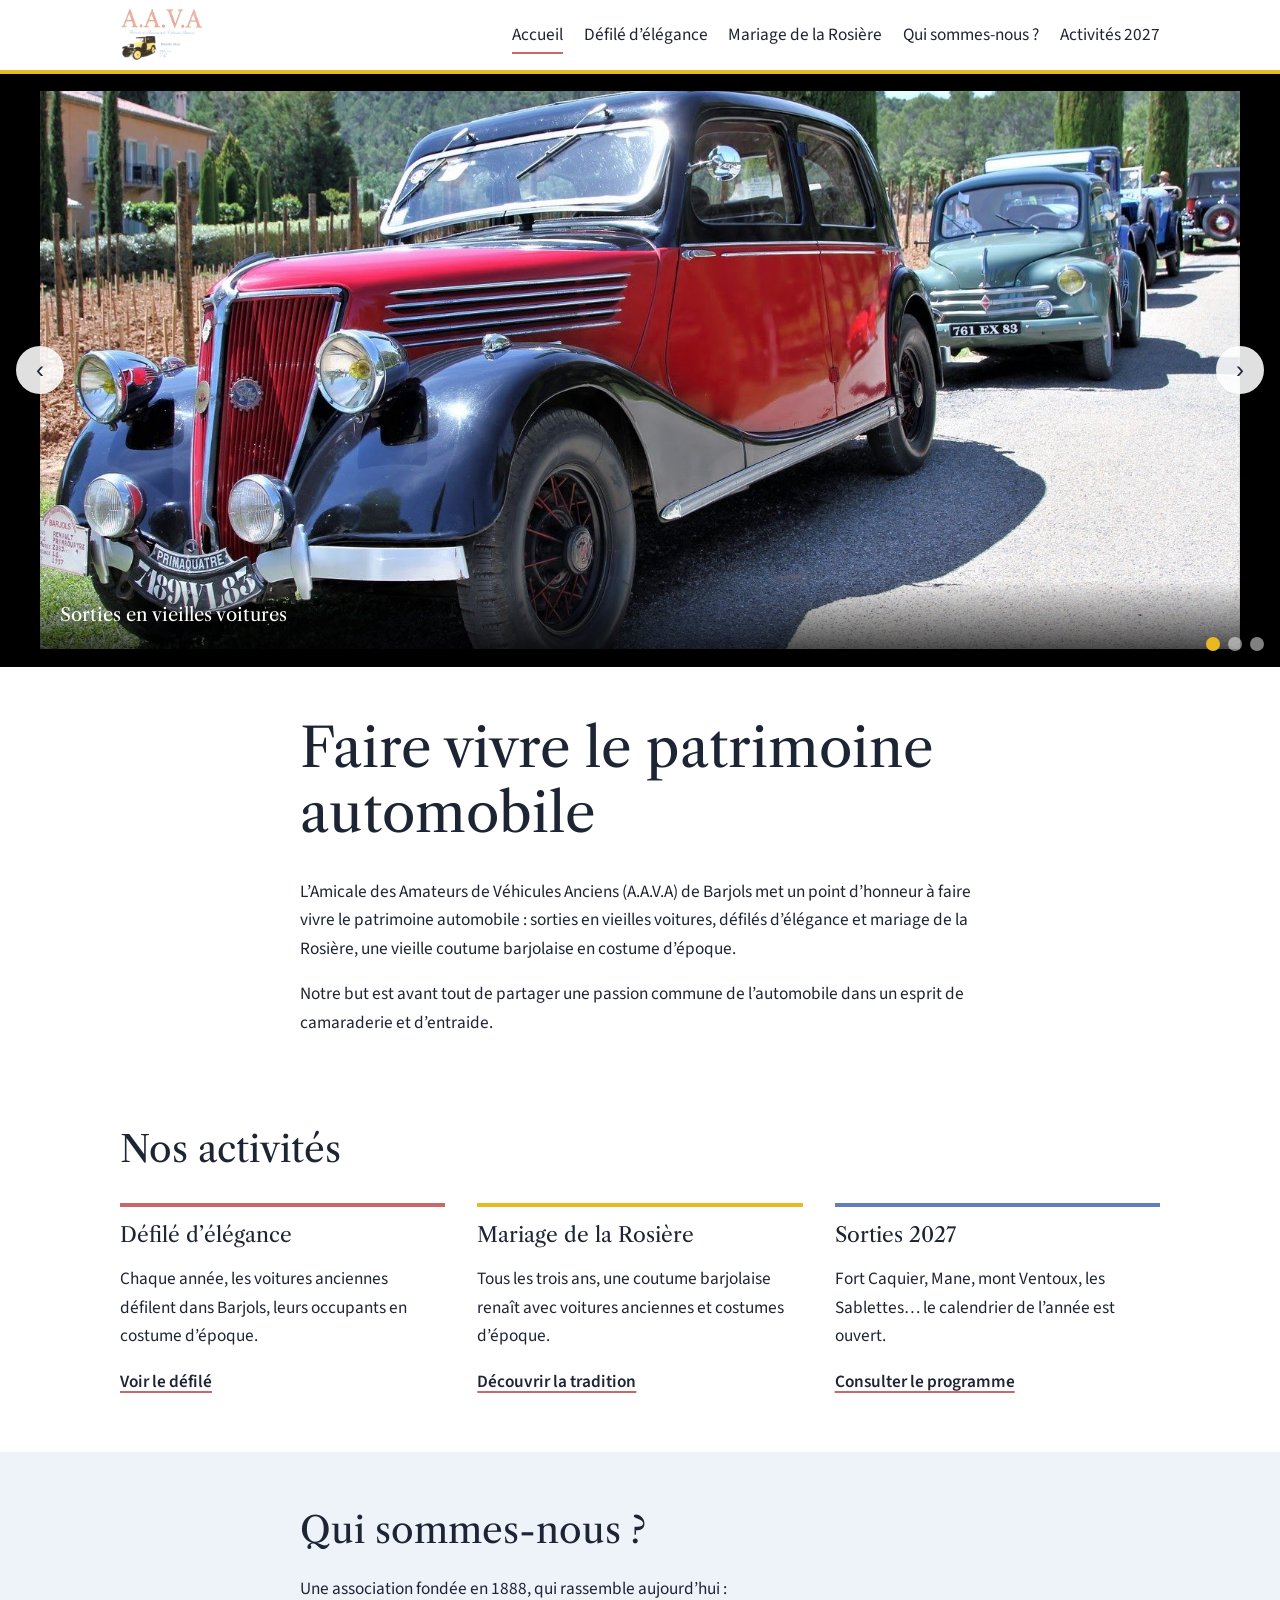
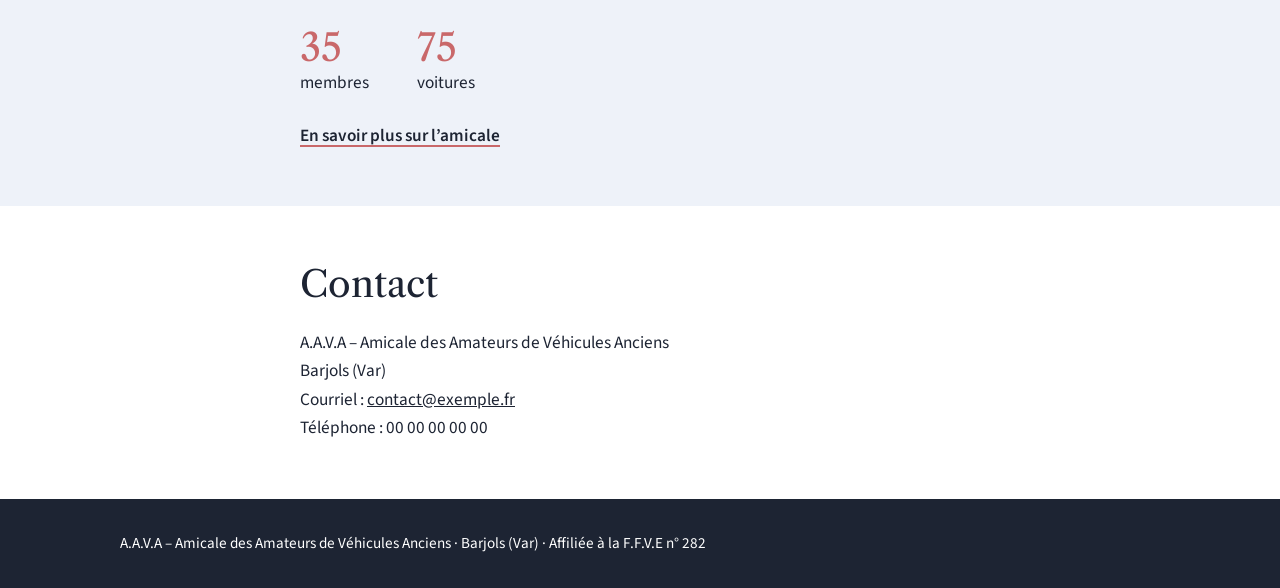
==== index.html @ d606e3b8 "All site" ====
<!DOCTYPE html>
<html lang="fr"><head><meta charset="utf-8"><meta name="viewport" content="width=device-width,initial-scale=1">
<title>A.A.V.A Barjols – Amicale des Amateurs de Véhicules Anciens</title><meta name="description" content="Amicale de véhicules anciens à Barjols (Var) : sorties, défilé d’élégance et mariage de la Rosière.">
<link rel="preconnect" href="https://fonts.googleapis.com"><link rel="preconnect" href="https://fonts.gstatic.com" crossorigin>
<link href="https://fonts.googleapis.com/css2?family=Libre+Caslon+Text:ital,wght@0,400;0,700;1,400&family=Source+Sans+3:wght@400;600&display=swap" rel="stylesheet">
<link rel="stylesheet" href="style.css"></head><body>
<header class="site"><div class="wrap"><a class="brand" href="index.html"><img src="images/logo.jpg" alt="A.A.V.A – Amicale des Amateurs de Véhicules Anciens, Barjols"></a>
<nav aria-label="Navigation principale"><ul><li><a href="index.html" aria-current="page">Accueil</a></li><li><a href="defile-elegance.html">Défilé d’élégance</a></li><li><a href="mariage-rosiere.html">Mariage de la Rosière</a></li><li><a href="qui-sommes-nous.html">Qui sommes-nous ?</a></li><li><a href="activites-2027.html">Activités 2027</a></li></ul></nav></div></header>
<main><section class="carousel" aria-roledescription="carrousel" aria-label="Photos de l’amicale"><figure class="slide"><img src="images/primaquatre.jpg" alt="Renault Primaquatre devant les vignes"><figcaption>Sorties en vieilles voitures</figcaption></figure><figure class="slide"><img src="images/renault-bleue.jpg" alt="Renault bleue décapotable" loading="lazy"><figcaption>Le patrimoine automobile en balade</figcaption></figure><figure class="slide"><img src="images/rosiere-groupe.jpg" alt="Les participants au mariage de la Rosière en costumes d’époque" loading="lazy"><figcaption>Le mariage de la Rosière</figcaption></figure>
<button class="prev" aria-label="Photo précédente">‹</button><button class="next" aria-label="Photo suivante">›</button><div class="dots"></div></section>
<section class="intro"><div class="wrap narrow"><h1>Faire vivre le patrimoine automobile</h1>
<p>L’Amicale des Amateurs de Véhicules Anciens (A.A.V.A) de Barjols met un point d’honneur à faire vivre le patrimoine automobile : sorties en vieilles voitures, défilés d’élégance et mariage de la Rosière, une vieille coutume barjolaise en costume d’époque.</p>
<p>Notre but est avant tout de partager une passion commune de l’automobile dans un esprit de camaraderie et d’entraide.</p></div></section>
<section class="block"><div class="wrap"><h2>Nos activités</h2><div class="cards">
<article class="card"><h3>Défilé d’élégance</h3><p>Chaque année, les voitures anciennes défilent dans Barjols, leurs occupants en costume d’époque.</p><a class="link" href="defile-elegance.html">Voir le défilé</a></article>
<article class="card"><h3>Mariage de la Rosière</h3><p>Tous les trois ans, une coutume barjolaise renaît avec voitures anciennes et costumes d’époque.</p><a class="link" href="mariage-rosiere.html">Découvrir la tradition</a></article>
<article class="card"><h3>Sorties 2027</h3><p>Fort Caquier, Mane, mont Ventoux, les Sablettes… le calendrier de l’année est ouvert.</p><a class="link" href="activites-2027.html">Consulter le programme</a></article></div></div></section>
<section class="block alt"><div class="wrap narrow"><h2>Qui sommes-nous ?</h2>
<p>Une association fondée en 1888, qui rassemble aujourd’hui :</p>
<ul class="stats"><li><strong>35</strong>membres</li><li><strong>75</strong>voitures</li></ul>
<a class="link" href="qui-sommes-nous.html">En savoir plus sur l’amicale</a></div></section>
<section class="block contact" id="contact"><div class="wrap narrow"><h2>Contact</h2>
<address>A.A.V.A – Amicale des Amateurs de Véhicules Anciens<br>Barjols (Var)<br>
<!-- À COMPLÉTER : adresse postale, téléphone, e-mail -->
Courriel : <a href="mailto:contact@exemple.fr">contact@exemple.fr</a><br>Téléphone : 00 00 00 00 00</address></div></section></main>
<footer><div class="wrap">A.A.V.A – Amicale des Amateurs de Véhicules Anciens · Barjols (Var) · Affiliée à la F.F.V.E n° 282</div></footer>
<script src="script.js"></script></body></html>
---- style.css ----
:root{--ink:#1d2433;--paper:#fff;--mist:#eef2f9;--yellow:#e8b923;--rose:#c9686a;--blue:#5f7fc2;--line:#d5dcea;
--serif:"Libre Caslon Text",Georgia,"Times New Roman",serif;--sans:"Source Sans 3",system-ui,-apple-system,"Segoe UI",sans-serif}
@media (prefers-color-scheme:dark){:root{--ink:#eef1f8;--paper:#161b27;--mist:#1e2535;--line:#323c54;--blue:#8fa8d9}}
*{box-sizing:border-box}html{scroll-behavior:smooth}
body{margin:0;font:1.08rem/1.65 var(--sans);color:var(--ink);background:var(--paper)}
img{max-width:100%;display:block}a{color:inherit}
:focus-visible{outline:3px solid var(--yellow);outline-offset:3px}
h1,h2,h3{font-family:var(--serif);font-weight:400;line-height:1.2;margin:0 0 .6em}
h1{font-size:clamp(2rem,5vw,3.4rem)}h2{font-size:clamp(1.6rem,3.5vw,2.3rem)}h3{font-size:1.3rem}
.wrap{max-width:1080px;margin:0 auto;padding:0 1.25rem}
.narrow{max-width:720px}
header.site{background:var(--paper);border-bottom:4px solid var(--yellow);position:sticky;top:0;z-index:20}
header.site .wrap{display:flex;align-items:center;justify-content:space-between;gap:1rem;flex-wrap:wrap;padding-top:.5rem;padding-bottom:.5rem}
.brand img{height:54px;width:auto;border-radius:4px}
nav ul{list-style:none;display:flex;flex-wrap:wrap;gap:.2rem 1.3rem;margin:0;padding:0}
nav a{text-decoration:none;padding:.3rem 0;border-bottom:2px solid transparent}
nav a:hover,nav a[aria-current]{border-color:var(--rose)}
.carousel{position:relative;background:#000;overflow:hidden}
.slide{display:none;position:relative}.slide.on{display:block}
.slide img{width:100%;height:clamp(300px,62vh,640px);object-fit:cover}
.slide figcaption{position:absolute;left:0;right:0;bottom:0;padding:1.2rem 1.25rem;color:#fff;background:linear-gradient(transparent,rgba(0,0,0,.7));font-family:var(--serif);font-size:1.15rem}
.carousel button{position:absolute;top:50%;transform:translateY(-50%);width:48px;height:48px;border:0;border-radius:50%;background:rgba(255,255,255,.88);color:#1d2433;font-size:1.5rem;cursor:pointer}
.prev{left:1rem}.next{right:1rem}
.dots{position:absolute;right:1rem;bottom:1rem;display:flex;gap:.5rem}
.dots button{position:static;transform:none;width:14px;height:14px;padding:0;background:rgba(255,255,255,.5)}
.dots button[aria-current="true"]{background:var(--yellow)}
section.block{padding:3.5rem 0}section.alt{background:var(--mist)}
.intro{padding:3rem 0 1rem}
.cards{display:grid;grid-template-columns:repeat(auto-fit,minmax(250px,1fr));gap:2rem;margin-top:2rem}
.card{border-top:4px solid var(--rose);padding-top:1rem}
.card:nth-child(2){border-color:var(--yellow)}.card:nth-child(3){border-color:var(--blue)}
.link{font-weight:600;text-decoration:underline;text-decoration-color:var(--rose);text-underline-offset:4px;text-decoration-thickness:2px}
.stats{display:flex;flex-wrap:wrap;gap:1rem 3rem;margin:1.5rem 0;padding:0;list-style:none}
.stats strong{display:block;font:400 2.4rem/1.1 var(--serif);color:var(--rose)}
.pagehead{padding:3rem 0 1rem;border-bottom:1px solid var(--line)}
.gallery{display:grid;grid-template-columns:repeat(auto-fill,minmax(300px,1fr));gap:1.2rem;padding:2rem 0 4rem}
.gallery figure{margin:0}.gallery img{width:100%;aspect-ratio:4/3;object-fit:cover;border-radius:4px}
.gallery figure.wide{grid-column:1/-1}.gallery figure.wide img{aspect-ratio:auto;max-height:none}
.gallery figcaption{font-size:.95rem;padding:.4rem 0;color:var(--blue)}
.agenda{list-style:none;margin:2rem 0 4rem;padding:0}
.agenda li{display:grid;grid-template-columns:150px 1fr;gap:1.5rem;padding:1.2rem 0;border-bottom:1px solid var(--line)}
.agenda time{font:400 1.25rem/1.3 var(--serif);color:var(--rose)}
.agenda h3{margin:0 0 .2rem;font-size:1.2rem}.agenda p{margin:0}
.team{columns:2;padding-left:1.2rem}
.contact address{font-style:normal}
footer{background:var(--ink);color:var(--paper);padding:2rem 0;font-size:.95rem}
@media (prefers-color-scheme:dark){footer{background:#0d111a;color:#eef1f8}}
@media(max-width:600px){.agenda li{grid-template-columns:1fr;gap:.3rem}.team{columns:1}}
@media(prefers-reduced-motion:reduce){html{scroll-behavior:auto}}
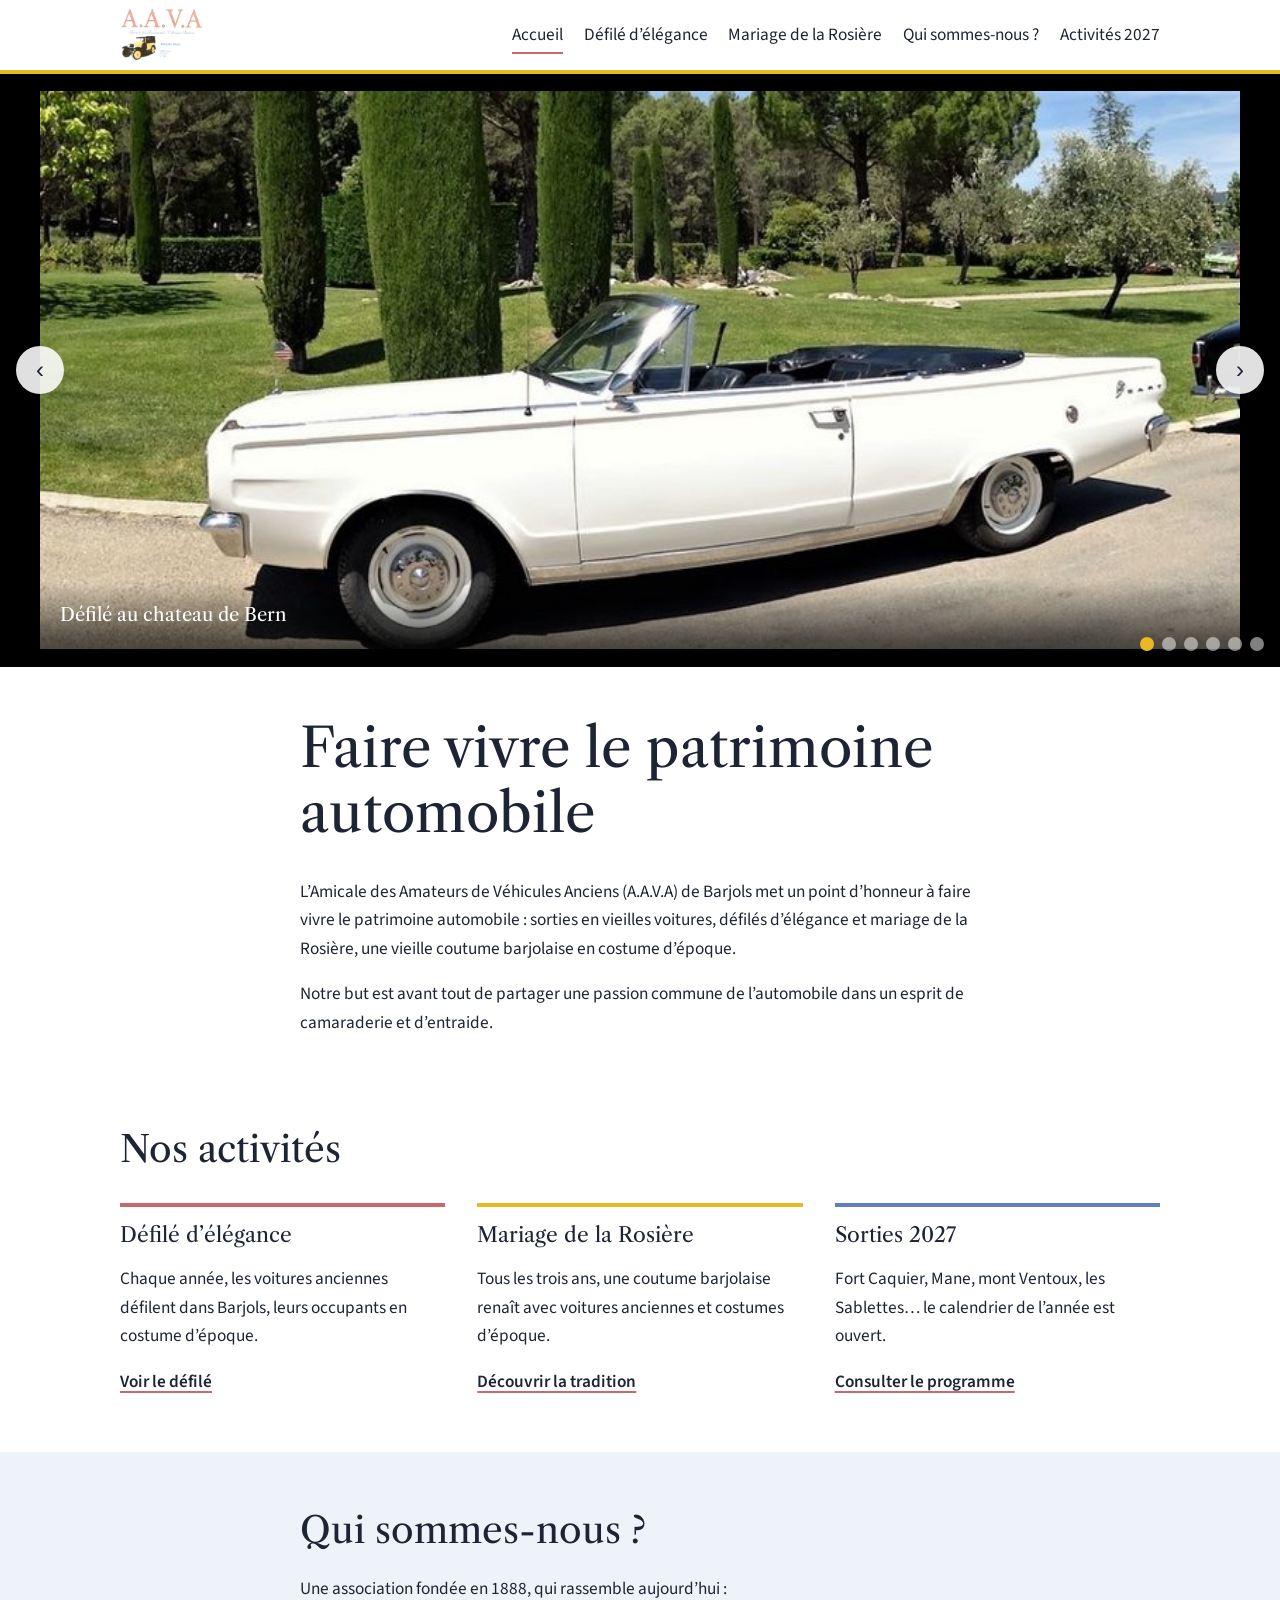
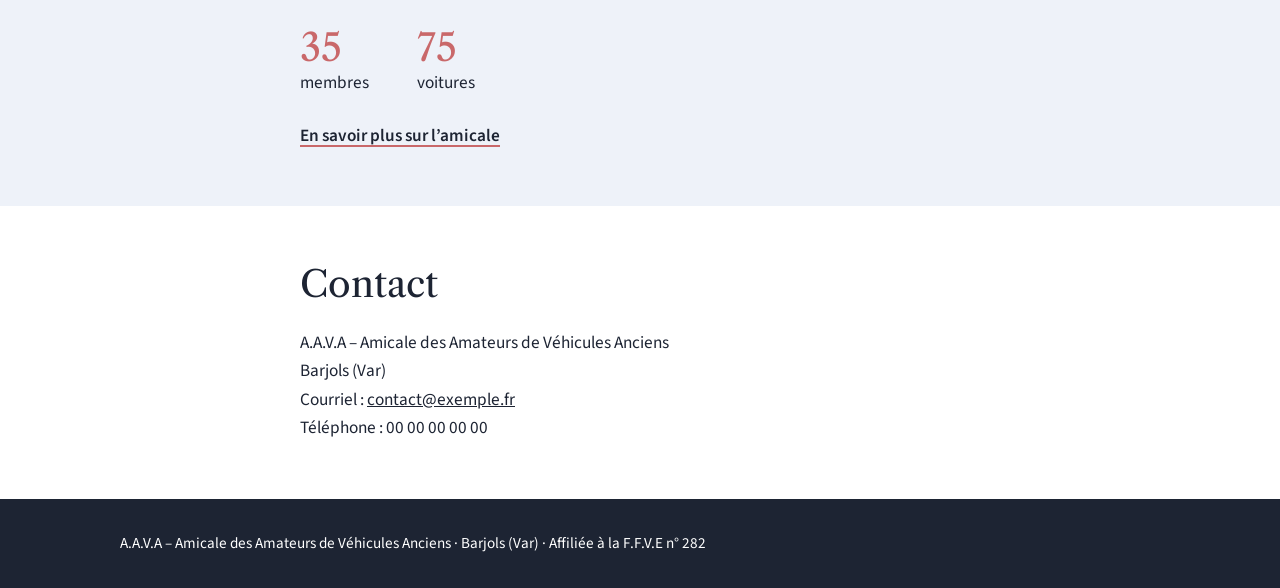
==== commit b85eb6ef: "Added pictures to the carousel and changed one picture in the page "défilé d'élégance"" ====
--- a/index.html
+++ b/index.html
@@ -1,27 +1,118 @@
 <!DOCTYPE html>
-<html lang="fr"><head><meta charset="utf-8"><meta name="viewport" content="width=device-width,initial-scale=1">
-<title>A.A.V.A Barjols – Amicale des Amateurs de Véhicules Anciens</title><meta name="description" content="Amicale de véhicules anciens à Barjols (Var) : sorties, défilé d’élégance et mariage de la Rosière.">
-<link rel="preconnect" href="https://fonts.googleapis.com"><link rel="preconnect" href="https://fonts.gstatic.com" crossorigin>
-<link href="https://fonts.googleapis.com/css2?family=Libre+Caslon+Text:ital,wght@0,400;0,700;1,400&family=Source+Sans+3:wght@400;600&display=swap" rel="stylesheet">
-<link rel="stylesheet" href="style.css"></head><body>
-<header class="site"><div class="wrap"><a class="brand" href="index.html"><img src="images/logo.jpg" alt="A.A.V.A – Amicale des Amateurs de Véhicules Anciens, Barjols"></a>
-<nav aria-label="Navigation principale"><ul><li><a href="index.html" aria-current="page">Accueil</a></li><li><a href="defile-elegance.html">Défilé d’élégance</a></li><li><a href="mariage-rosiere.html">Mariage de la Rosière</a></li><li><a href="qui-sommes-nous.html">Qui sommes-nous ?</a></li><li><a href="activites-2027.html">Activités 2027</a></li></ul></nav></div></header>
-<main><section class="carousel" aria-roledescription="carrousel" aria-label="Photos de l’amicale"><figure class="slide"><img src="images/primaquatre.jpg" alt="Renault Primaquatre devant les vignes"><figcaption>Sorties en vieilles voitures</figcaption></figure><figure class="slide"><img src="images/renault-bleue.jpg" alt="Renault bleue décapotable" loading="lazy"><figcaption>Le patrimoine automobile en balade</figcaption></figure><figure class="slide"><img src="images/rosiere-groupe.jpg" alt="Les participants au mariage de la Rosière en costumes d’époque" loading="lazy"><figcaption>Le mariage de la Rosière</figcaption></figure>
-<button class="prev" aria-label="Photo précédente">‹</button><button class="next" aria-label="Photo suivante">›</button><div class="dots"></div></section>
-<section class="intro"><div class="wrap narrow"><h1>Faire vivre le patrimoine automobile</h1>
-<p>L’Amicale des Amateurs de Véhicules Anciens (A.A.V.A) de Barjols met un point d’honneur à faire vivre le patrimoine automobile : sorties en vieilles voitures, défilés d’élégance et mariage de la Rosière, une vieille coutume barjolaise en costume d’époque.</p>
-<p>Notre but est avant tout de partager une passion commune de l’automobile dans un esprit de camaraderie et d’entraide.</p></div></section>
-<section class="block"><div class="wrap"><h2>Nos activités</h2><div class="cards">
-<article class="card"><h3>Défilé d’élégance</h3><p>Chaque année, les voitures anciennes défilent dans Barjols, leurs occupants en costume d’époque.</p><a class="link" href="defile-elegance.html">Voir le défilé</a></article>
-<article class="card"><h3>Mariage de la Rosière</h3><p>Tous les trois ans, une coutume barjolaise renaît avec voitures anciennes et costumes d’époque.</p><a class="link" href="mariage-rosiere.html">Découvrir la tradition</a></article>
-<article class="card"><h3>Sorties 2027</h3><p>Fort Caquier, Mane, mont Ventoux, les Sablettes… le calendrier de l’année est ouvert.</p><a class="link" href="activites-2027.html">Consulter le programme</a></article></div></div></section>
-<section class="block alt"><div class="wrap narrow"><h2>Qui sommes-nous ?</h2>
-<p>Une association fondée en 1888, qui rassemble aujourd’hui :</p>
-<ul class="stats"><li><strong>35</strong>membres</li><li><strong>75</strong>voitures</li></ul>
-<a class="link" href="qui-sommes-nous.html">En savoir plus sur l’amicale</a></div></section>
-<section class="block contact" id="contact"><div class="wrap narrow"><h2>Contact</h2>
-<address>A.A.V.A – Amicale des Amateurs de Véhicules Anciens<br>Barjols (Var)<br>
-<!-- À COMPLÉTER : adresse postale, téléphone, e-mail -->
-Courriel : <a href="mailto:contact@exemple.fr">contact@exemple.fr</a><br>Téléphone : 00 00 00 00 00</address></div></section></main>
-<footer><div class="wrap">A.A.V.A – Amicale des Amateurs de Véhicules Anciens · Barjols (Var) · Affiliée à la F.F.V.E n° 282</div></footer>
-<script src="script.js"></script></body></html>+<html lang="fr">
+
+<head>
+    <meta charset="utf-8">
+    <meta name="viewport" content="width=device-width,initial-scale=1">
+    <title>A.A.V.A Barjols – Amicale des Amateurs de Véhicules Anciens</title>
+    <meta name="description"
+        content="Amicale de véhicules anciens à Barjols (Var) : sorties, défilé d’élégance et mariage de la Rosière.">
+    <link rel="preconnect" href="https://fonts.googleapis.com">
+    <link rel="preconnect" href="https://fonts.gstatic.com" crossorigin>
+    <link
+        href="https://fonts.googleapis.com/css2?family=Libre+Caslon+Text:ital,wght@0,400;0,700;1,400&family=Source+Sans+3:wght@400;600&display=swap"
+        rel="stylesheet">
+    <link rel="stylesheet" href="style.css">
+</head>
+
+<body>
+    <header class="site">
+        <div class="wrap"><a class="brand" href="index.html"><img src="images/logo.jpg"
+                    alt="A.A.V.A – Amicale des Amateurs de Véhicules Anciens, Barjols"></a>
+            <nav aria-label="Navigation principale">
+                <ul>
+                    <li><a href="index.html" aria-current="page">Accueil</a></li>
+                    <li><a href="defile-elegance.html">Défilé d’élégance</a></li>
+                    <li><a href="mariage-rosiere.html">Mariage de la Rosière</a></li>
+                    <li><a href="qui-sommes-nous.html">Qui sommes-nous ?</a></li>
+                    <li><a href="activites-2027.html">Activités 2027</a></li>
+                </ul>
+            </nav>
+        </div>
+    </header>
+    <main>
+        <section class="carousel" aria-roledescription="carrousel" aria-label="Photos de l’amicale">
+            <figure class="slide"><img src="images/panorama-1.jpg" alt="Défilé d'élégance" loading="lazy">
+                <figcaption>Défilé au chateau de Bern</figcaption>
+            </figure>
+            <figure class="slide"><img src="images/primaquatre.jpg" alt="Renault Primaquatre devant les vignes">
+                <figcaption>Sorties en vieilles voitures</figcaption>
+            </figure>
+            <figure class="slide"><img src="images/renault-bleue.jpg" alt="Renault bleue décapotable" loading="lazy">
+                <figcaption>Le patrimoine automobile en balade</figcaption>
+            </figure>
+            <figure class="slide"><img src="images/panorama-2.jpg" alt="Défilé d'élégance" loading="lazy">
+                <figcaption>Défilé au chateau de Bern</figcaption>
+            </figure>
+            <figure class="slide"><img src="images/panorama-3.jpg" alt="Défilé d'élégance" loading="lazy">
+                <figcaption>Défilé au chateau de Bern</figcaption>
+            </figure>
+            <figure class="slide"><img src="images/rosiere-groupe.jpg"
+                    alt="Les participants au mariage de la Rosière en costumes d’époque" loading="lazy">
+                <figcaption>Le mariage de la Rosière</figcaption>
+            </figure>
+            <button class="prev" aria-label="Photo précédente">‹</button><button class="next"
+                aria-label="Photo suivante">›</button>
+            <div class="dots"></div>
+        </section>
+        <section class="intro">
+            <div class="wrap narrow">
+                <h1>Faire vivre le patrimoine automobile</h1>
+                <p>L’Amicale des Amateurs de Véhicules Anciens (A.A.V.A) de Barjols met un point d’honneur à faire vivre
+                    le patrimoine automobile : sorties en vieilles voitures, défilés d’élégance et mariage de la
+                    Rosière, une vieille coutume barjolaise en costume d’époque.</p>
+                <p>Notre but est avant tout de partager une passion commune de l’automobile dans un esprit de
+                    camaraderie et d’entraide.</p>
+            </div>
+        </section>
+        <section class="block">
+            <div class="wrap">
+                <h2>Nos activités</h2>
+                <div class="cards">
+                    <article class="card">
+                        <h3>Défilé d’élégance</h3>
+                        <p>Chaque année, les voitures anciennes défilent dans Barjols, leurs occupants en costume
+                            d’époque.</p><a class="link" href="defile-elegance.html">Voir le défilé</a>
+                    </article>
+                    <article class="card">
+                        <h3>Mariage de la Rosière</h3>
+                        <p>Tous les trois ans, une coutume barjolaise renaît avec voitures anciennes et costumes
+                            d’époque.</p><a class="link" href="mariage-rosiere.html">Découvrir la tradition</a>
+                    </article>
+                    <article class="card">
+                        <h3>Sorties 2027</h3>
+                        <p>Fort Caquier, Mane, mont Ventoux, les Sablettes… le calendrier de l’année est ouvert.</p><a
+                            class="link" href="activites-2027.html">Consulter le programme</a>
+                    </article>
+                </div>
+            </div>
+        </section>
+        <section class="block alt">
+            <div class="wrap narrow">
+                <h2>Qui sommes-nous ?</h2>
+                <p>Une association fondée en 1888, qui rassemble aujourd’hui :</p>
+                <ul class="stats">
+                    <li><strong>35</strong>membres</li>
+                    <li><strong>75</strong>voitures</li>
+                </ul>
+                <a class="link" href="qui-sommes-nous.html">En savoir plus sur l’amicale</a>
+            </div>
+        </section>
+        <section class="block contact" id="contact">
+            <div class="wrap narrow">
+                <h2>Contact</h2>
+                <address>A.A.V.A – Amicale des Amateurs de Véhicules Anciens<br>Barjols (Var)<br>
+                    <!-- À COMPLÉTER : adresse postale, téléphone, e-mail -->
+                    Courriel : <a href="mailto:contact@exemple.fr">contact@exemple.fr</a><br>Téléphone : 00 00 00 00 00
+                </address>
+            </div>
+        </section>
+    </main>
+    <footer>
+        <div class="wrap">A.A.V.A – Amicale des Amateurs de Véhicules Anciens · Barjols (Var) · Affiliée à la F.F.V.E n°
+            282</div>
+    </footer>
+    <script src="script.js"></script>
+</body>
+
+</html>
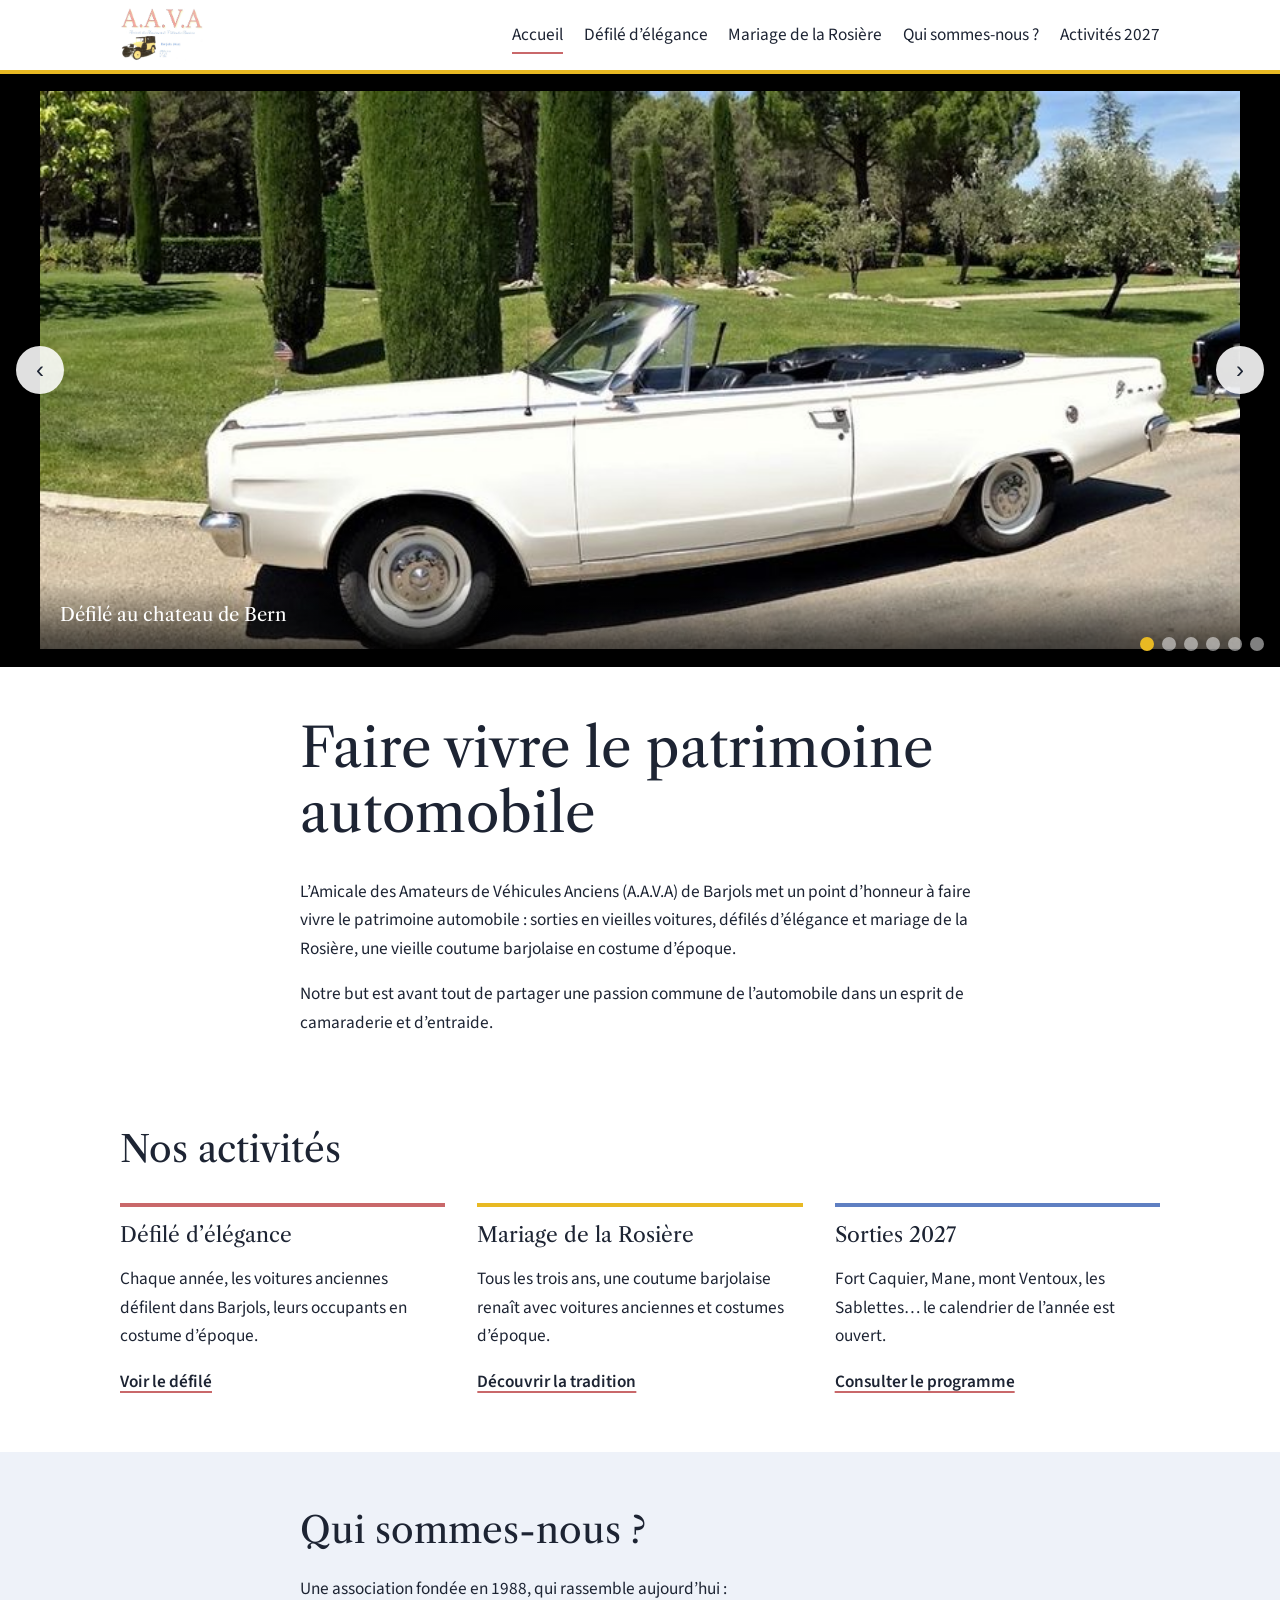
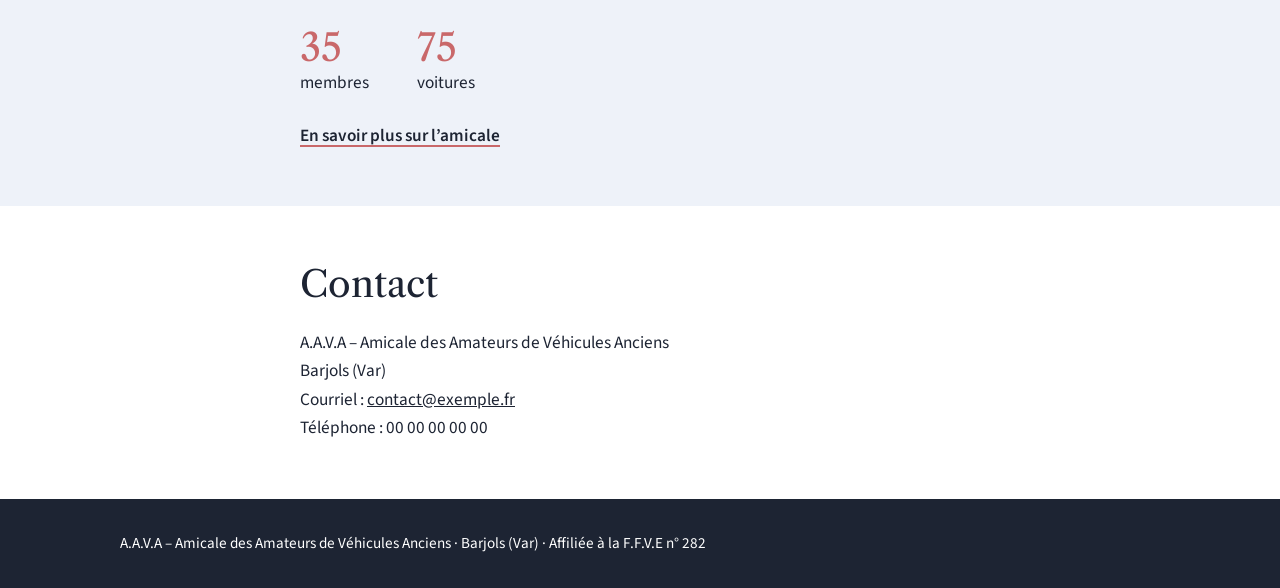
==== commit ec27c2e4: "Fixed date 1888" ====
--- a/index.html
+++ b/index.html
@@ -90,7 +90,7 @@
         <section class="block alt">
             <div class="wrap narrow">
                 <h2>Qui sommes-nous ?</h2>
-                <p>Une association fondée en 1888, qui rassemble aujourd’hui :</p>
+                <p>Une association fondée en 1988, qui rassemble aujourd’hui :</p>
                 <ul class="stats">
                     <li><strong>35</strong>membres</li>
                     <li><strong>75</strong>voitures</li>
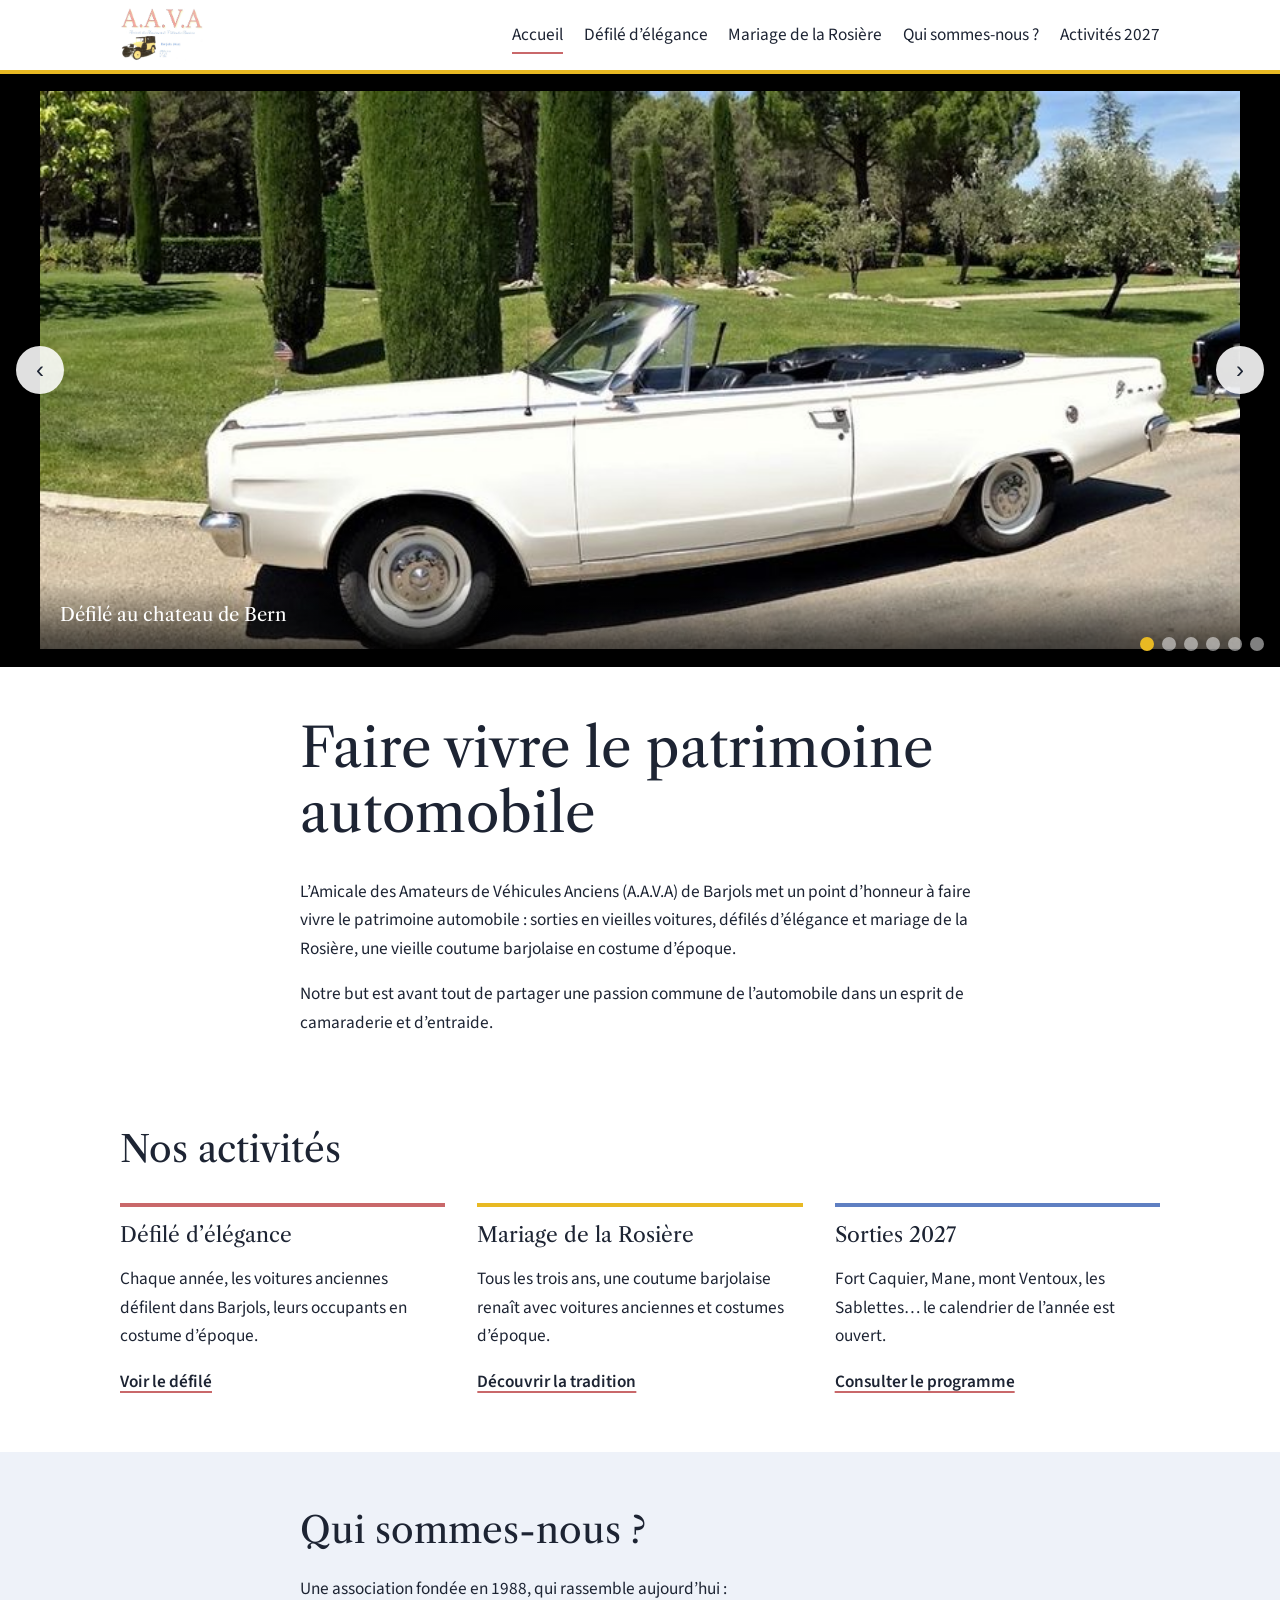
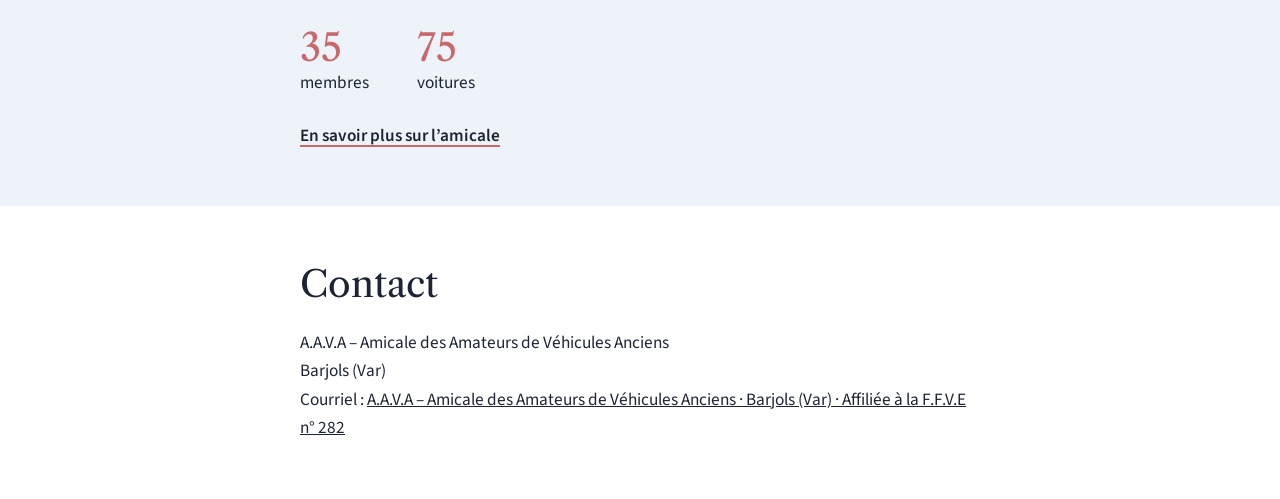
==== commit fff04384: "Added contact info" ====
--- a/index.html
+++ b/index.html
@@ -103,7 +103,7 @@
                 <h2>Contact</h2>
                 <address>A.A.V.A – Amicale des Amateurs de Véhicules Anciens<br>Barjols (Var)<br>
                     <!-- À COMPLÉTER : adresse postale, téléphone, e-mail -->
-                    Courriel : <a href="mailto:contact@exemple.fr">contact@exemple.fr</a><br>Téléphone : 00 00 00 00 00
+                    Courriel : <a href="mailto:aava.barjols@gmail.com>aava.barjols@gmail.com</a><br>Téléphone :  04 94 77 21 62 / 06 99 76 53 57
                 </address>
             </div>
         </section>
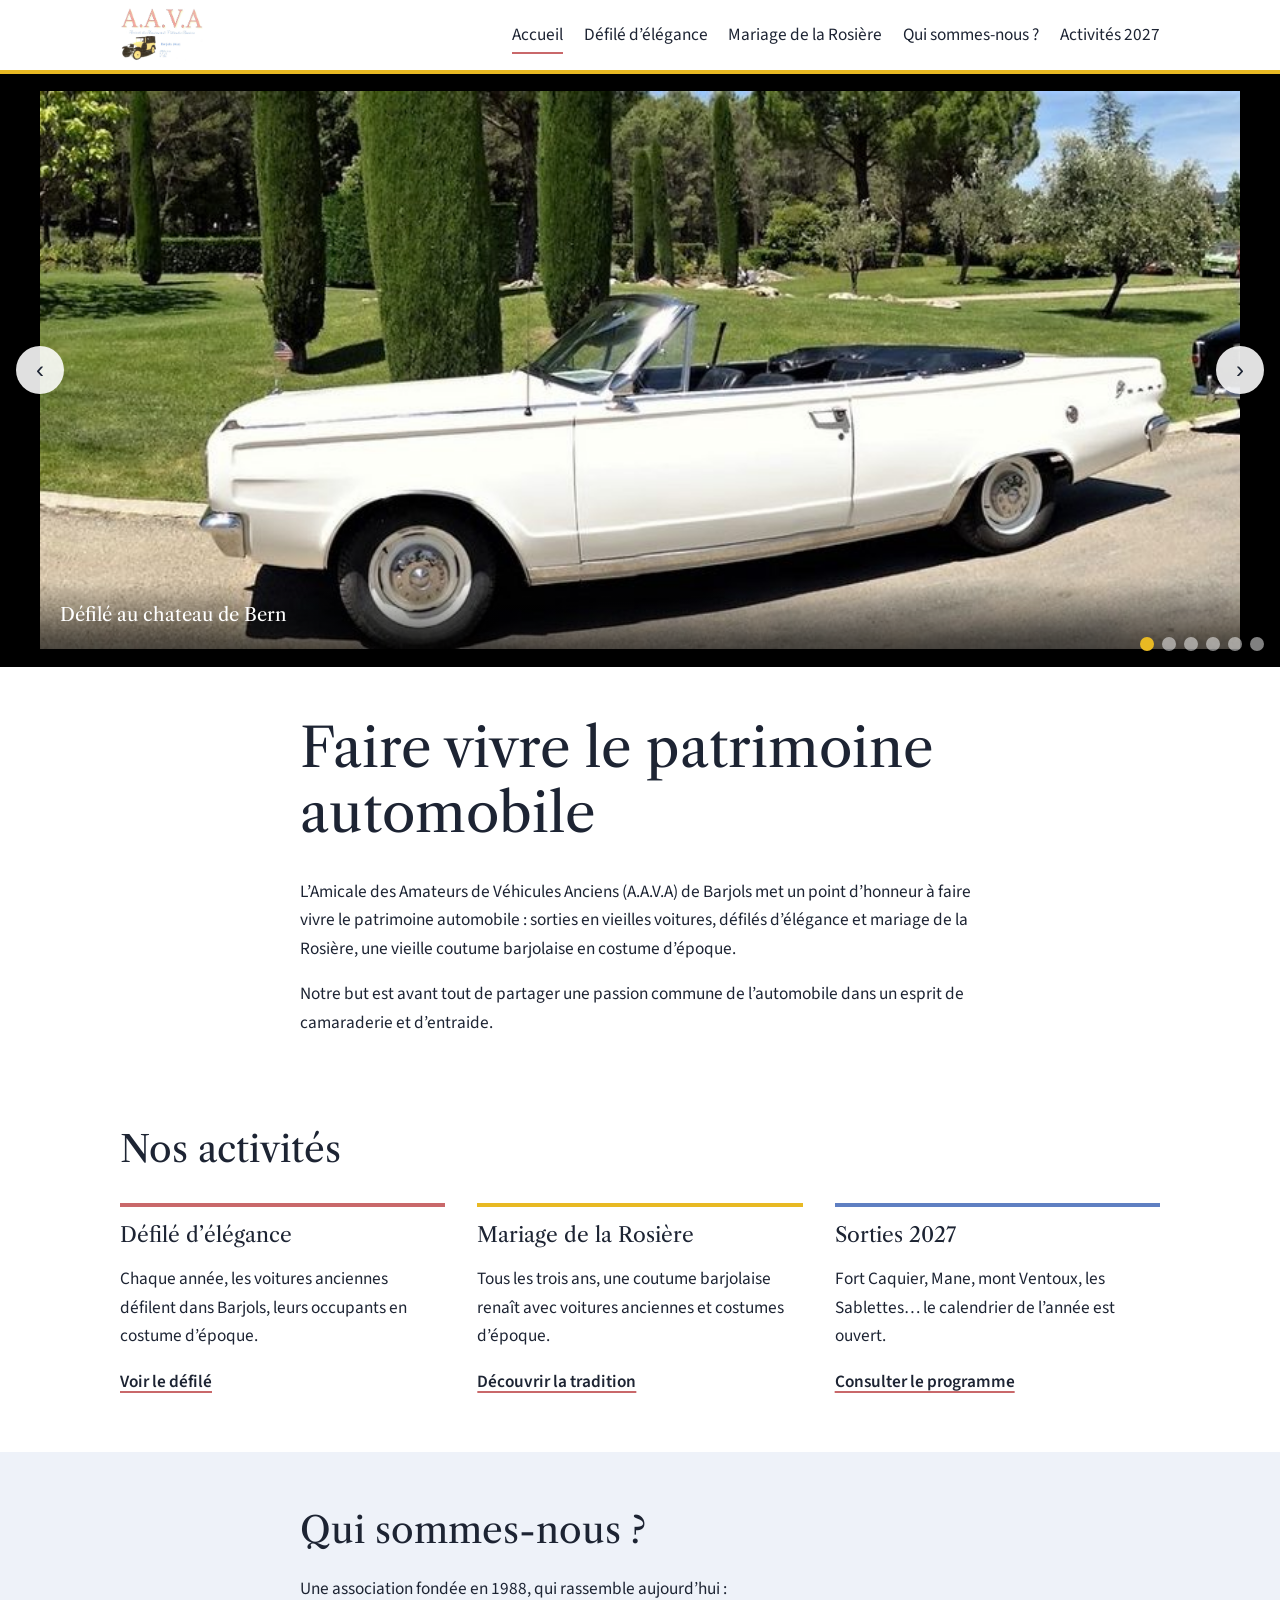
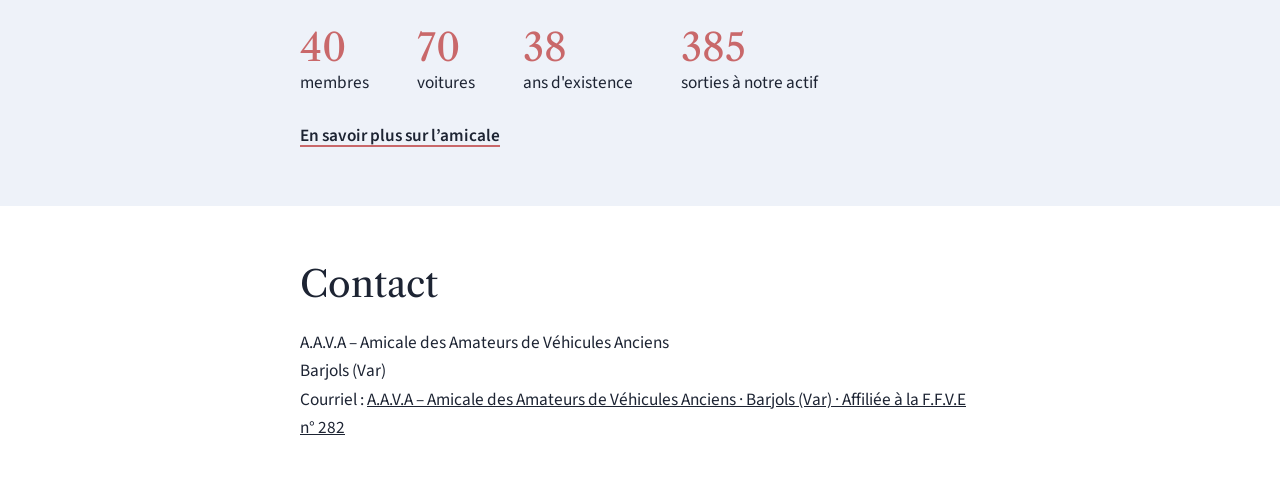
==== commit b3f6bfc6: "Added stats" ====
--- a/index.html
+++ b/index.html
@@ -92,8 +92,10 @@
                 <h2>Qui sommes-nous ?</h2>
                 <p>Une association fondée en 1988, qui rassemble aujourd’hui :</p>
                 <ul class="stats">
-                    <li><strong>35</strong>membres</li>
-                    <li><strong>75</strong>voitures</li>
+                    <li><strong>40</strong>membres</li>
+                    <li><strong>70</strong>voitures</li>
+                    <li><strong>38</strong>ans d'existence</li>
+                    <li><strong>385</strong>sorties à notre actif</li>
                 </ul>
                 <a class="link" href="qui-sommes-nous.html">En savoir plus sur l’amicale</a>
             </div>
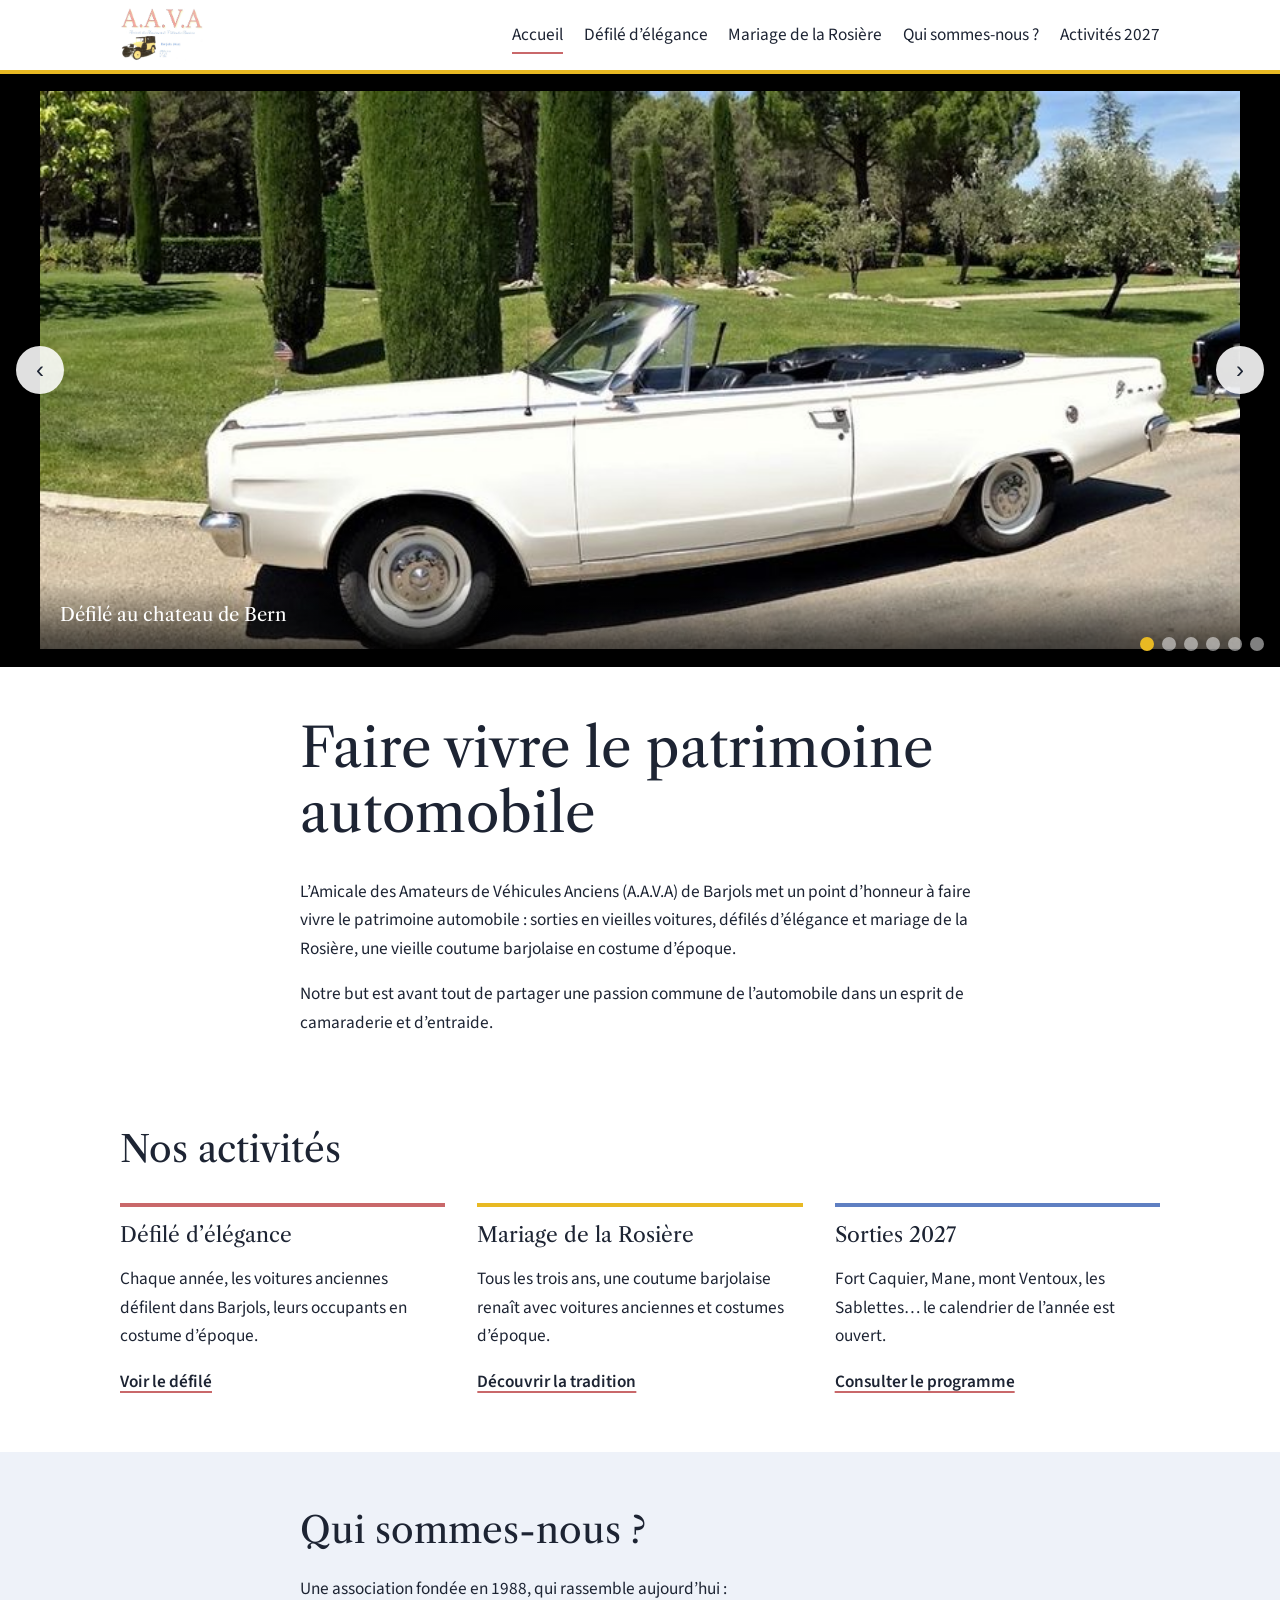
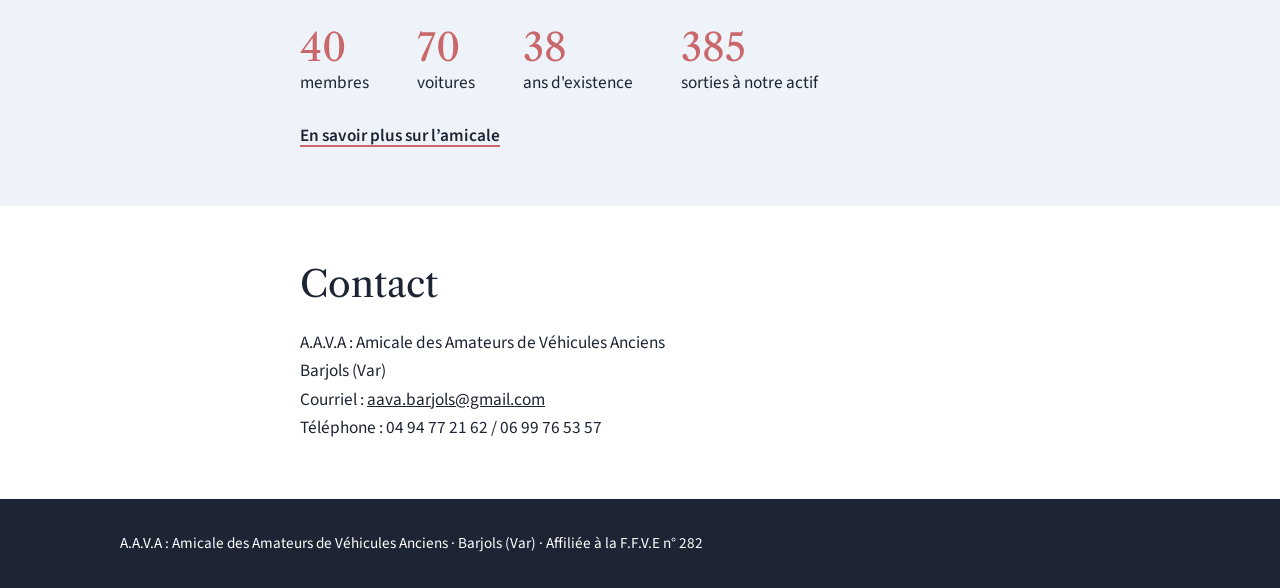
==== commit 3f933977: "Fixed bug in contact section" ====
--- a/index.html
+++ b/index.html
@@ -103,15 +103,15 @@
         <section class="block contact" id="contact">
             <div class="wrap narrow">
                 <h2>Contact</h2>
-                <address>A.A.V.A – Amicale des Amateurs de Véhicules Anciens<br>Barjols (Var)<br>
-                    <!-- À COMPLÉTER : adresse postale, téléphone, e-mail -->
-                    Courriel : <a href="mailto:aava.barjols@gmail.com>aava.barjols@gmail.com</a><br>Téléphone :  04 94 77 21 62 / 06 99 76 53 57
+                <address>A.A.V.A : Amicale des Amateurs de Véhicules Anciens<br>Barjols (Var)</br>
+                    
+                    Courriel : <a href="mailto:aava.barjols@gmail.com">aava.barjols@gmail.com</a><br>Téléphone :  04 94 77 21 62 / 06 99 76 53 57
                 </address>
             </div>
         </section>
     </main>
     <footer>
-        <div class="wrap">A.A.V.A – Amicale des Amateurs de Véhicules Anciens · Barjols (Var) · Affiliée à la F.F.V.E n°
+        <div class="wrap">A.A.V.A : Amicale des Amateurs de Véhicules Anciens · Barjols (Var) · Affiliée à la F.F.V.E n°
             282</div>
     </footer>
     <script src="script.js"></script>
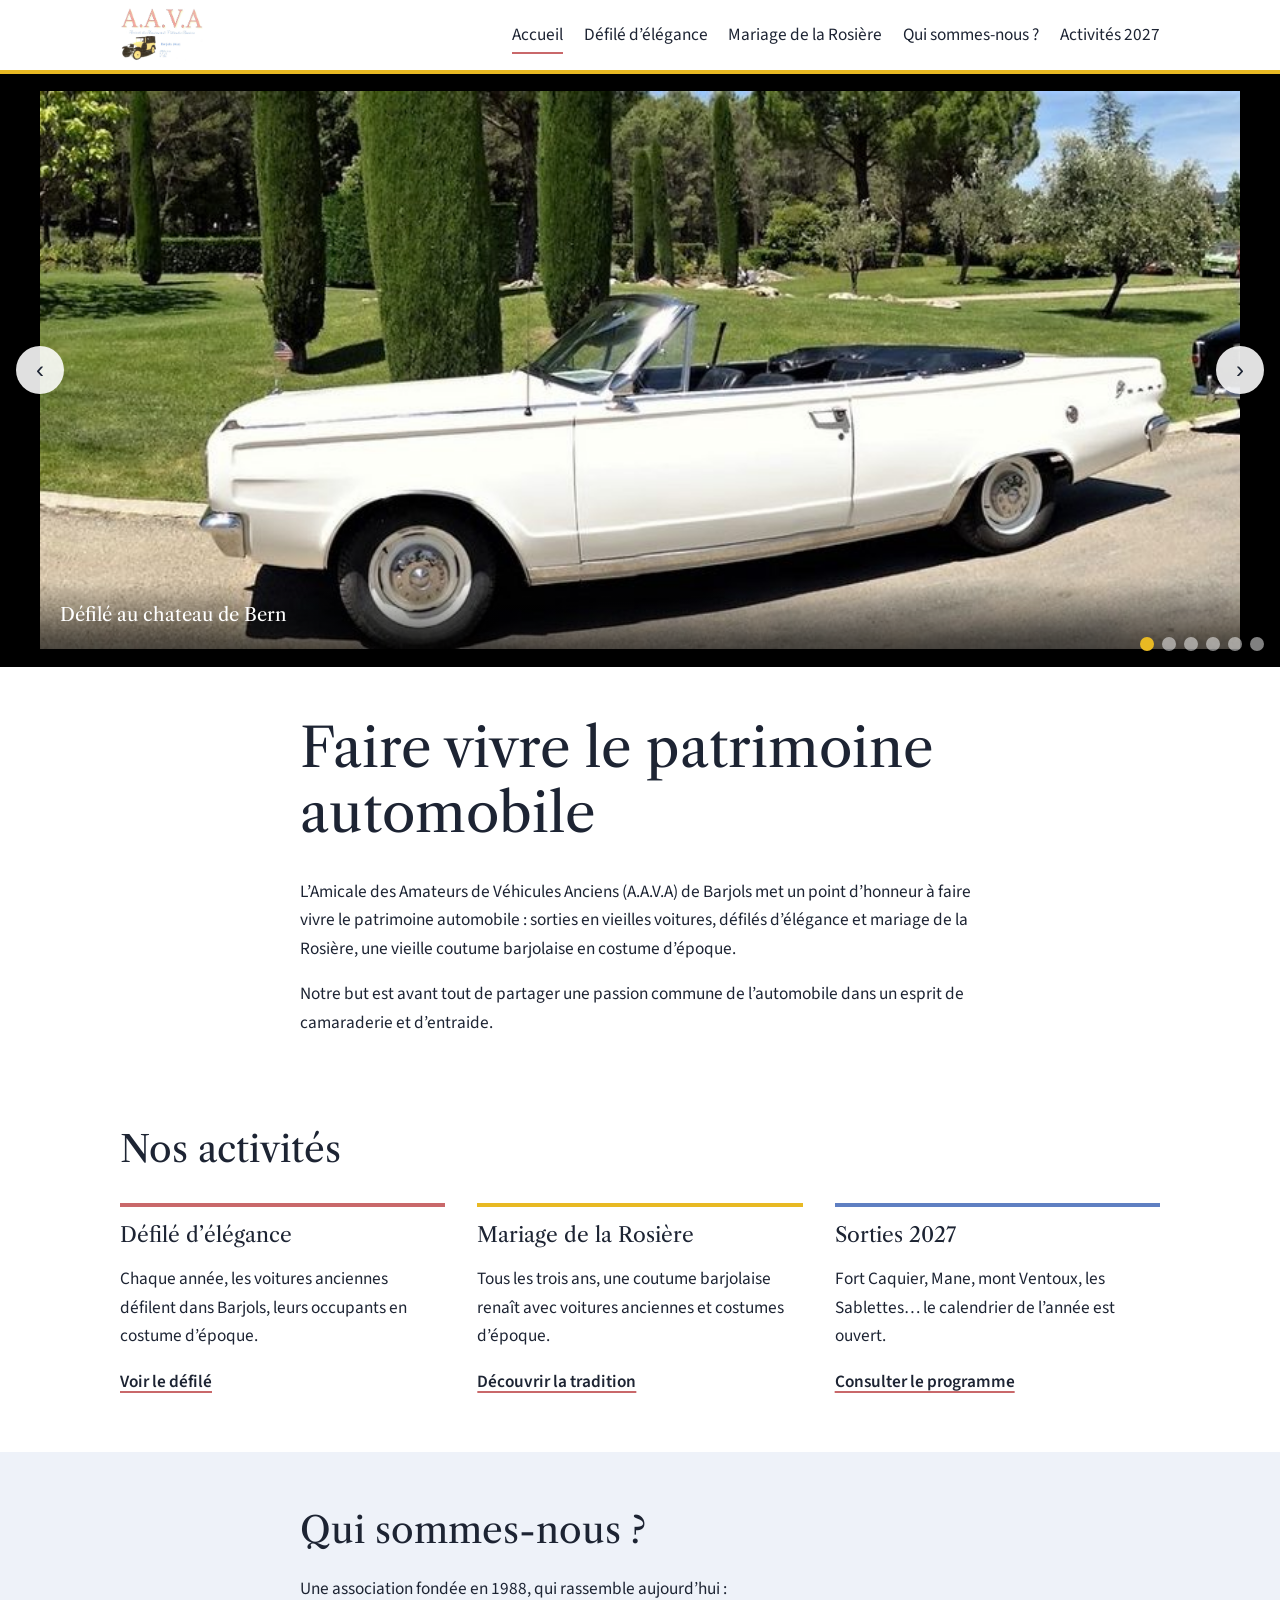
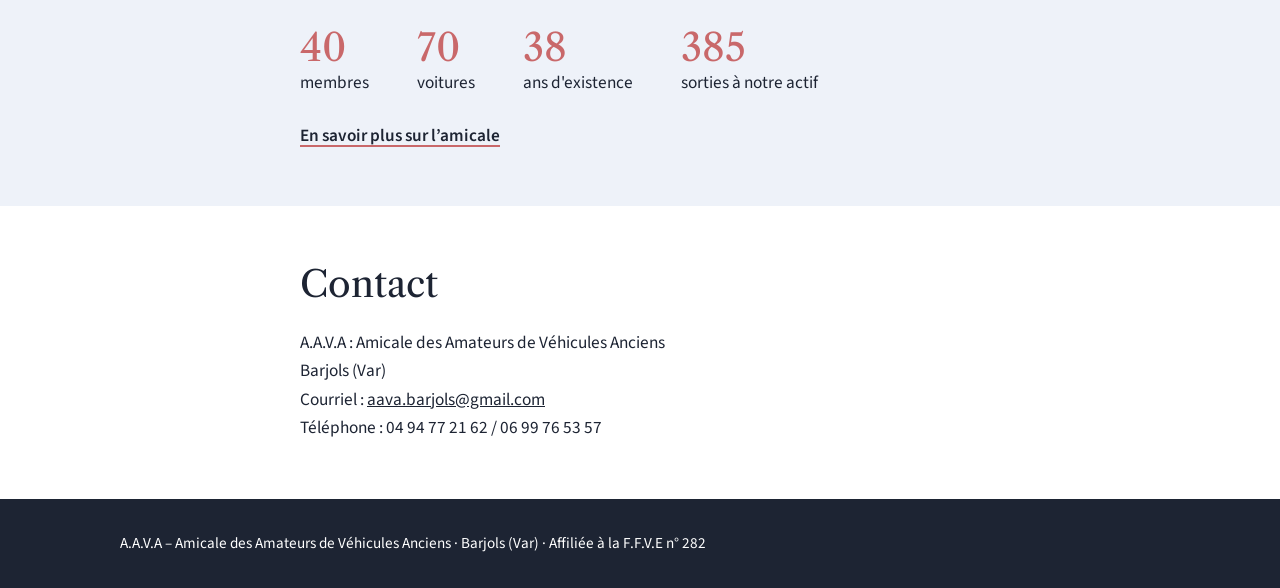
==== commit 60e48747: "add stats to qui sommes nous page" ====
--- a/index.html
+++ b/index.html
@@ -111,7 +111,7 @@
         </section>
     </main>
     <footer>
-        <div class="wrap">A.A.V.A : Amicale des Amateurs de Véhicules Anciens · Barjols (Var) · Affiliée à la F.F.V.E n°
+        <div class="wrap">A.A.V.A – Amicale des Amateurs de Véhicules Anciens · Barjols (Var) · Affiliée à la F.F.V.E n°
             282</div>
     </footer>
     <script src="script.js"></script>
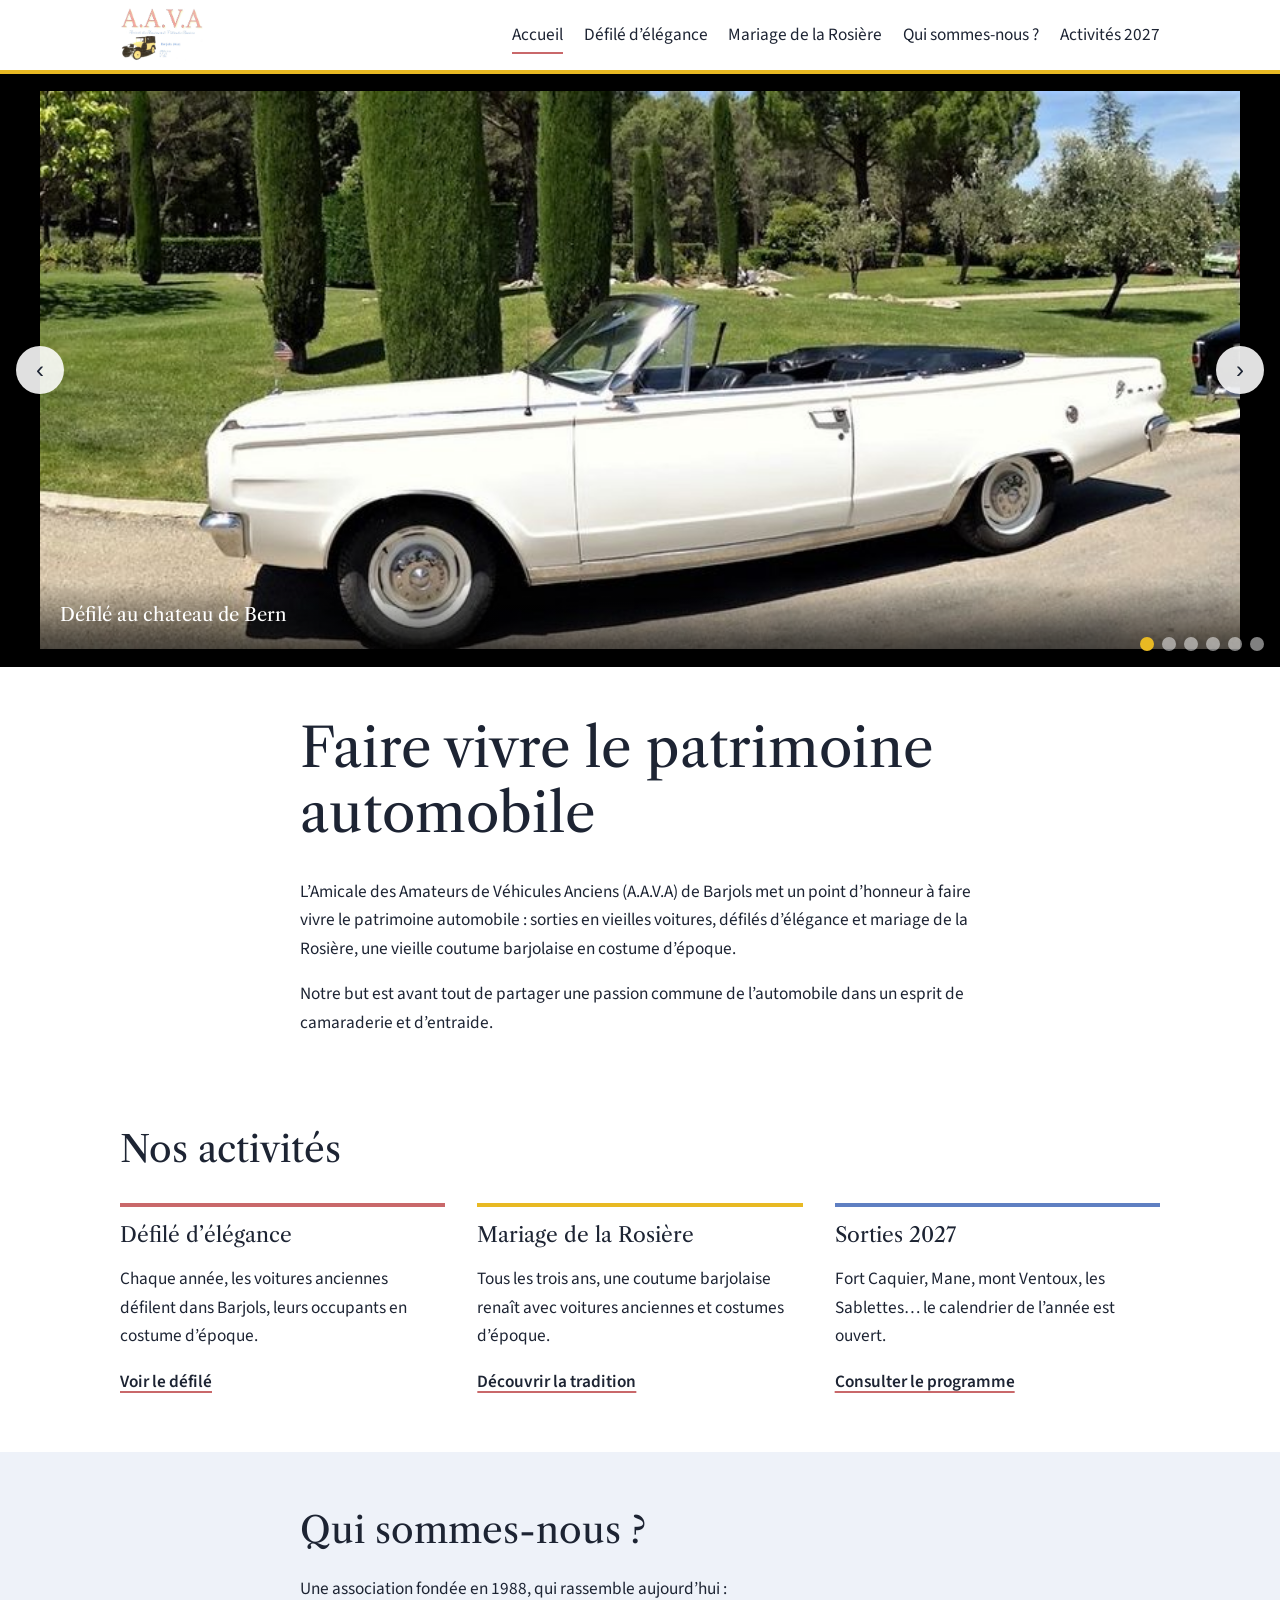
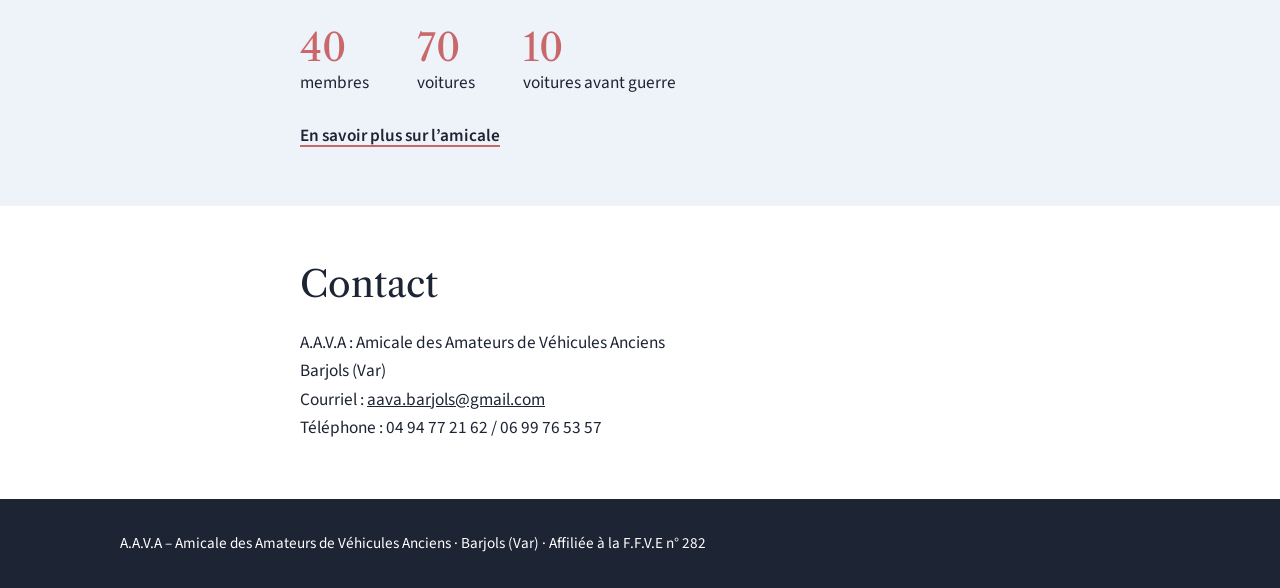
==== commit 703180d2: "changed main stats" ====
--- a/index.html
+++ b/index.html
@@ -94,8 +94,7 @@
                 <ul class="stats">
                     <li><strong>40</strong>membres</li>
                     <li><strong>70</strong>voitures</li>
-                    <li><strong>38</strong>ans d'existence</li>
-                    <li><strong>385</strong>sorties à notre actif</li>
+                    <li><strong>10</strong>voitures avant guerre</li>
                 </ul>
                 <a class="link" href="qui-sommes-nous.html">En savoir plus sur l’amicale</a>
             </div>
